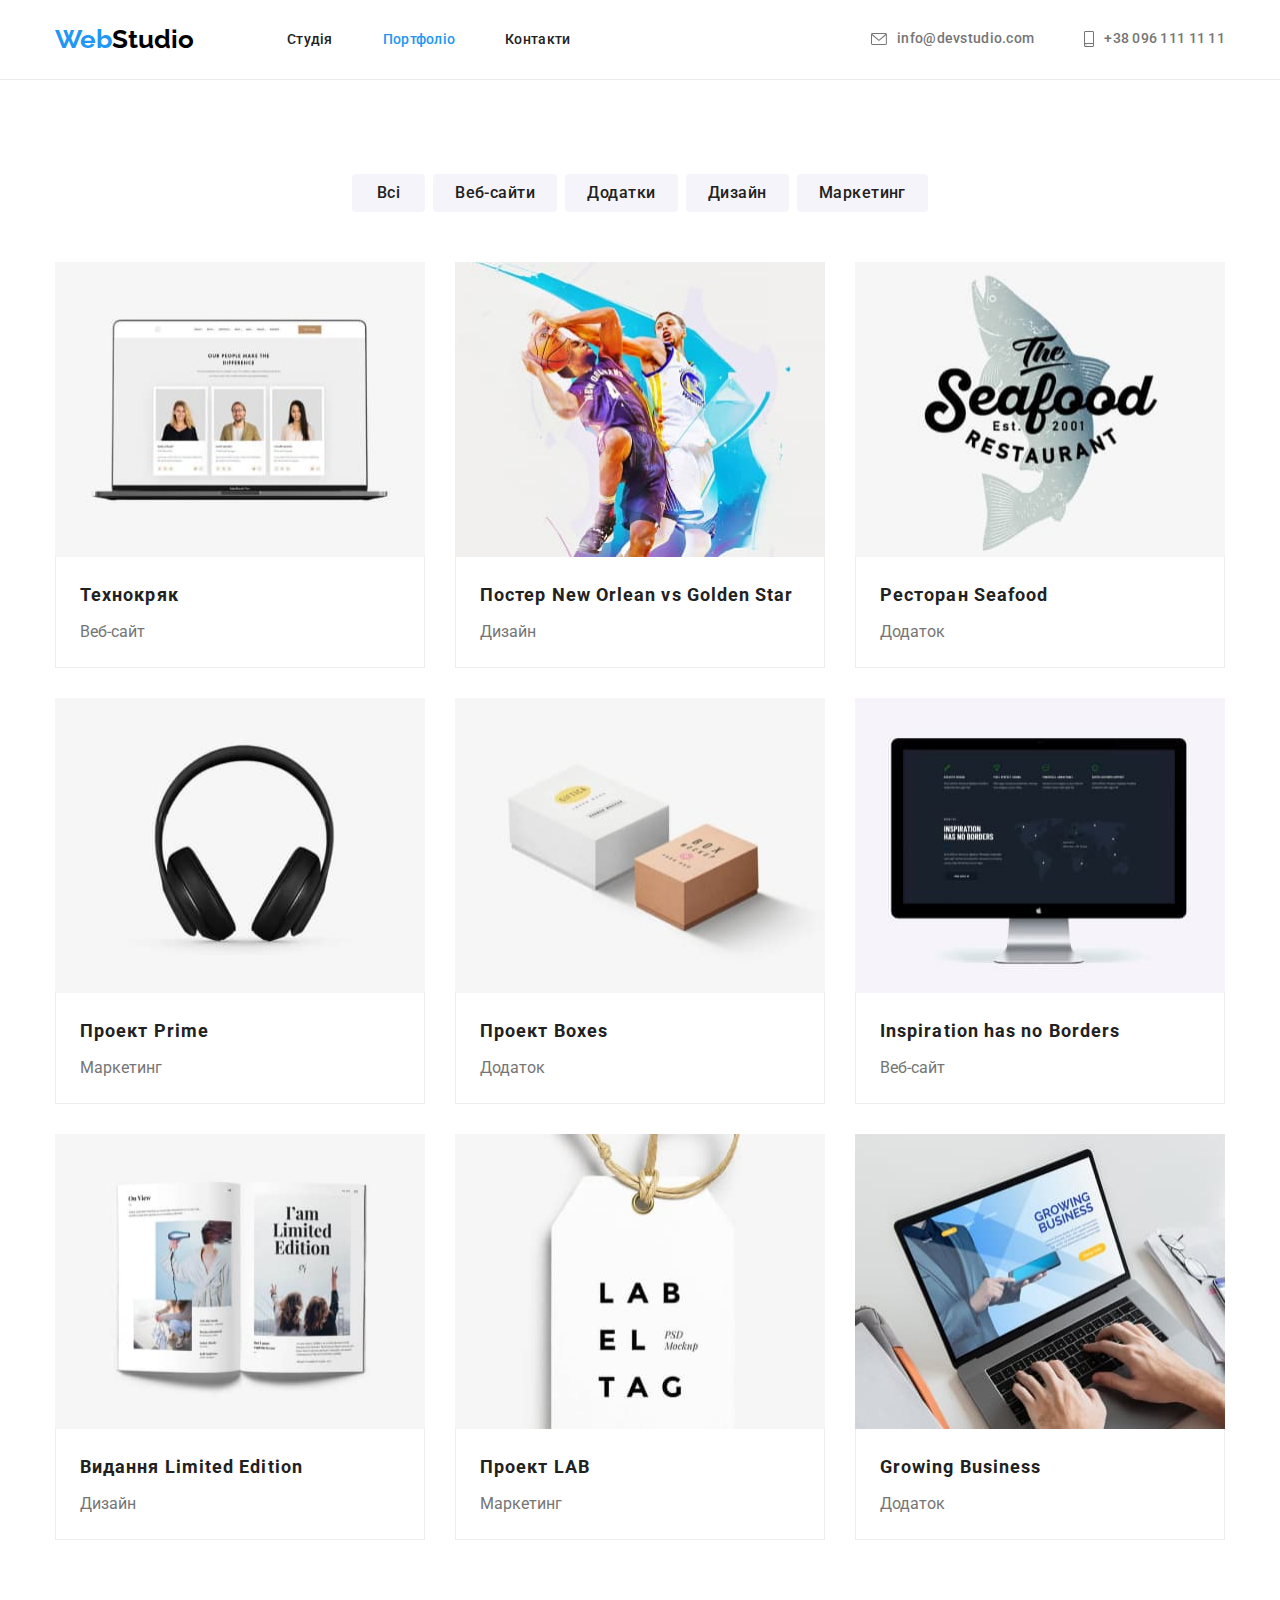
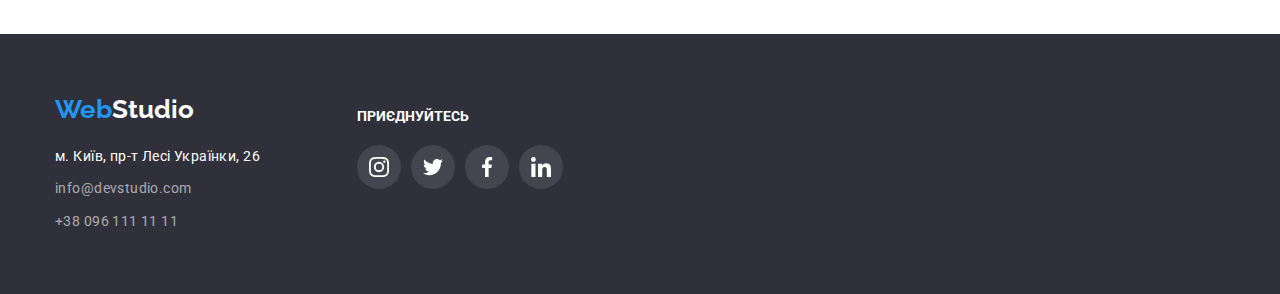
==== portfolio.html @ 0f0932e9 "hw 4 copy" ====
<!DOCTYPE html>
<html lang="uk">
  <head>
    <meta charset="UTF-8" />
    <meta http-equiv="X-UA-Compatible" content="IE=edge" />
    <meta name="viewport" content="width=device-width, initial-scale=1.0" />
    <title>Web Studio</title>
    <link rel="preconnect" href="https://fonts.googleapis.com" />
    <link rel="preconnect" href="https://fonts.gstatic.com" crossorigin />
    <link
      href="https://fonts.googleapis.com/css2?family=Raleway:wght@700&family=Roboto:wght@400;500;700;900&display=swap"
      rel="stylesheet"
    />
    <link
      rel="stylesheet"
      href="https://cdnjs.cloudflare.com/ajax/libs/modern-normalize/1.1.0/modern-normalize.min.css"
    />
    <link rel="stylesheet" href="./CSS/styles.css" />
  </head>

  <body>
    <!-- Header -->
    <header class="header">
      <div class="container">
        <nav class="nav">
          <a class="logo" href="./index.html"
            ><span class="logo-acc">Web</span>Studio</a
          >

          <ul class="nav-items list">
            <li class="nav-item">
              <a class="link" href="./index.html">Студія</a>
            </li>
            <li class="nav-item">
              <a class="active-page link" href="./portfolio.html">Портфоліо</a>
            </li>
            <li class="nav-item"><a class="link" href="">Контакти</a></li>
          </ul>
        </nav>

        <ul class="contacts list">
          <li class="cont-item">
            <a class="link head-contacts" href="mailto:info@devstudio.com">
              <svg class="header-icon evelope" width="16px" height="12px">
                <use href="./imagies/icons.svg#icon-envelope"></use>
              </svg>
              info@devstudio.com
            </a>
          </li>
          <li class="cont-item">
            <a class="link head-contacts" href="tel:+380961111111">
              <svg class="header-icon smartphone" width="10px" height="16px">
                <use href="./imagies/icons.svg#icon-smartphone"></use>
              </svg>
              +38 096 111 11 11</a
            >
          </li>
        </ul>
      </div>
    </header>

    <!-- Main -->
    <main>
      <section class="section portfolio">
        <div class="container">
          <!-- Спрятать заголовок -->
          <h1 class="hiden-title">Наші работи</h1>
          <!-- / -->

          <ul class="filter-items list">
            <li>
              <button class="filter-item" type="button">Всі</button>
            </li>
            <li>
              <button class="filter-item" type="button">Веб-сайти</button>
            </li>
            <li>
              <button class="filter-item" type="button">Додатки</button>
            </li>
            <li>
              <button class="filter-item" type="button">Дизайн</button>
            </li>
            <li>
              <button class="filter-item" type="button">Маркетинг</button>
            </li>
          </ul>

          <!-- Portfolio -->

          <ul class="example-items list">
            <li class="example-item">
              <a class="example link" href="">
                <img
                  src="./imagies/portfolio/tehnokriak.jpg"
                  alt="Веб-сайт"
                  width="370"
                  height="295"
                />
                <div class="card-descr">
                  <h3 class="example-title">Технокряк</h3>
                  <p class="example-type">Веб-сайт</p>
                </div>
              </a>
            </li>

            <li class="example-item">
              <a class="example link" href="">
                <img
                  src="./imagies/portfolio/no-vs-gs.jpg"
                  alt="Игра в баскетбол"
                  width="370"
                  height="295"
                />
                <div class="card-descr">
                  <h3 class="example-title">
                    Постер New Orlean vs Golden Star
                  </h3>
                  <p class="example-type">Дизайн</p>
                </div>
              </a>
            </li>

            <li class="example-item">
              <a class="example link" href="">
                <img
                  src="./imagies/portfolio/seafood.jpg"
                  alt="Логотип рестоана"
                  width="370"
                  height="295"
                />
                <div class="card-descr">
                  <h3 class="example-title">Ресторан Seafood</h3>
                  <p class="example-type">Додаток</p>
                </div>
              </a>
            </li>

            <li class="example-item">
              <a class="example link" href="">
                <img
                  src="./imagies/portfolio/prime.jpg"
                  alt="Реклама наушников"
                  width="370"
                  height="295"
                />
                <div class="card-descr">
                  <h3 class="example-title">Проект Prime</h3>
                  <p class="example-type">Маркетинг</p>
                </div>
              </a>
            </li>

            <li class="example-item">
              <a class="example link" href="">
                <img
                  src="./imagies/portfolio/boxes.jpg"
                  alt="Коробки"
                  width="370"
                  height="295"
                />
                <div class="card-descr">
                  <h3 class="example-title">Проект Boxes</h3>
                  <p class="example-type">Додаток</p>
                </div>
              </a>
            </li>

            <li class="example-item">
              <a class="example link" href="">
                <img
                  src="./imagies/portfolio/inspiration.jpg"
                  alt="Веб-сайт"
                  width="370"
                  height="295"
                />
                <div class="card-descr">
                  <h3 class="example-title">Inspiration has no Borders</h3>
                  <p class="example-type">Веб-сайт</p>
                </div>
              </a>
            </li>

            <li class="example-item">
              <a class="example link" href="">
                <img
                  src="./imagies/portfolio/limited-edition.jpg"
                  alt="Страницы журнала"
                  width="370"
                  height="295"
                />
                <div class="card-descr">
                  <h3 class="example-title">Видання Limited Edition</h3>
                  <p class="example-type">Дизайн</p>
                </div>
              </a>
            </li>

            <li class="example-item">
              <a class="example link" href="">
                <img
                  src="./imagies/portfolio/lab.jpg"
                  alt="Логотип проекта"
                  width="370"
                  height="295"
                />
                <div class="card-descr">
                  <h3 class="example-title">Проект LAB</h3>
                  <p class="example-type">Маркетинг</p>
                </div>
              </a>
            </li>

            <li class="example-item">
              <a class="example link" href="">
                <img
                  src="./imagies/portfolio/growing-business.jpg"
                  alt="Страница приложения"
                  width="370"
                  height="295"
                />
                <div class="card-descr">
                  <h3 class="example-title">Growing Business</h3>
                  <p class="example-type">Додаток</p>
                </div>
              </a>
            </li>
          </ul>
        </div>
      </section>
    </main>

    <!-- Footer -->
    <footer class="foot">
      <div class="container footer-objects">
        <div class="logo-area">
          <a class="logo foot-item" href="./index.html"
            ><span class="logo-acc">Web</span>Studio</a
          >
          <address>
            <ul class="list adress">
              <li class="address-foot-item">
                <a
                  class="link foot-item"
                  href="https://goo.gl/maps/ffjyEgsYqTHCnrhD7"
                  target="_blank"
                  >м. Київ, пр-т Лесі Українки, 26</a
                >
              </li>
              <li class="address-foot-item">
                <a class="link foot-item-cont" href="mailto:info@devstudio.com"
                  >info@devstudio.com</a
                >
              </li>
              <li class="address-foot-item">
                <a class="link foot-item-cont" href="tel:+380961111111"
                  >+38 096 111 11 11</a
                >
              </li>
            </ul>
          </address>
        </div>

        <div class="social-area">
          <p class="join">Приєднуйтесь</p>

          <ul class="list social-media-items">
            <li class="social-media-item">
              <a class="link social-media" href="">
                <svg class="social-icons" width="20px" height="20px">
                  <use href="./imagies/icons.svg#icon-instagram"></use>
                </svg>
              </a>
            </li>

            <li class="social-media-item">
              <a class="link social-media" href="">
                <svg class="social-icons" width="20px" height="20px">
                  <use href="./imagies/icons.svg#icon-twitter"></use>
                </svg>
              </a>
            </li>

            <li class="social-media-item">
              <a class="link social-media" href="">
                <svg class="social-icons" width="20px" height="20px">
                  <use href="./imagies/icons.svg#icon-facebook"></use>
                </svg>
              </a>
            </li>

            <li class="social-media-item">
              <a class="link social-media" href="">
                <svg class="social-icons" width="20px" height="20px">
                  <use href="./imagies/icons.svg#icon-linkedin"></use>
                </svg>
              </a>
            </li>
          </ul>
        </div>
      </div>
    </footer>
  </body>
</html>
---- CSS/styles.css ----
/* Палитра

main    bcg-color: #fff;
alt     bcg-color: #F5F4FA;
footer  bcg-color: #2F303A;
card    bcg-color: #fff;

main    color: #212121;
alt     color: #757575;
accent  color: #2196F3;

logo    color: #000000;
               #2196F3;
               #FFFFFF;

font-family: 'Raleway', sans-serif;
font-family: 'Roboto', sans-serif;
*/

/* * {
  outline: orange solid 2px;
} */

:root {
  --m-bcg-col: #fff;
  --alt-bcg-col: #f5f4fa;
  --f-bcg-col: #2f303a;
  --m-col: #212121;
  --alt-col: #757575;
  --acc-col: #2196f3;
  --logo-h-col: #000000;
  --logo-f-col: #fff;
  --hero-col: #fff;
  --btn-alt-col: #fff;
  --btn-hover-bcg-col: #188ce8;
  --foot-alph-col: rgba(255, 255, 255, 0.6);
  --card-bcg-col: #fff;
  --card-border-col: #eee;
  --header-border-col: #ececec;
  --icon-fill: #afb1b8;
}

/* * {
  outline: maroon solid 2px;
} */

h1,
h2,
h3,
h4,
h5,
h6 {
  margin: 0;
}

p {
  margin: 0;
}

.container {
  width: 1200px;
  padding-left: 15px;
  padding-right: 15px;
  margin: auto;
}

body {
  font-family: "Roboto", sans-serif;
  color: var(--m-col);
  background-color: var(--m-bcg-col);
}

.section {
  padding-top: 94px;
  padding-bottom: 94px;
}

.sect-title {
  margin-bottom: 50px;

  font-size: 36px;
  line-height: 1.17;
  text-align: center;
  letter-spacing: 0.03em;
}
.hiden-title {
  position: absolute;
  width: 1px;
  height: 1px;
  margin: -1px;
  border: 0;
  padding: 0;
  white-space: nowrap;
  clip-path: inset(100%);
  clip: rect(0 0 0 0);
  overflow: hidden;
}

.list {
  list-style-type: none;
  padding: 0;
  margin: 0;
}

img {
  display: block;
  max-width: 100%;
}

/* Header */
.header {
  padding-top: 24px;
  padding-bottom: 25px;
  border-bottom: 1px solid var(--header-border-col);
}

.header .container,
.header .list {
  display: flex;
  justify-content: space-between;
  align-items: center;
}
.logo {
  display: flex;

  margin-right: 93px;
  font-family: "Raleway";
  font-weight: 700;
  font-size: 26px;
  line-height: 1.17;
  text-decoration: none;
  align-items: center;
  color: var(--logo-h-col);
}
.logo-acc {
  color: var(--acc-col);
}

.link.head-contacts {
  display: flex;
  align-items: center;

  color: var(--alt-col);
  fill: var(--alt-col);
}

.link {
  text-decoration: none;
  color: var(--m-col);
}

.link:hover,
.link:focus,
.link.foot-item:hover,
.link.foot-item:focus {
  color: var(--acc-col);
}

.active-page {
  color: var(--acc-col);
}

.nav {
  display: flex;
}

.header .list > :not(:last-child) {
  margin-right: 50px;
}

.nav-item .link,
.cont-item .link {
  font-weight: 500;
  font-size: 14px;
  line-height: 1.14;
  letter-spacing: 0.02em;
}

.header-icon {
  margin-right: 10px;
}

.link.head-contacts:hover,
.link.head-contacts:focus {
  fill: var(--acc-col);
}

/*--- Main index.html zone --- */

/* Hero */
.hero {
  width: 1600px;
  padding-top: 200px;
  padding-bottom: 200px;
  margin-left: auto;
  margin-right: auto;

  color: var(--hero-col);
  background-color: var(--f-bcg-col);
  background-image: linear-gradient(
      to top,
      rgba(47, 48, 58, 0.4),
      rgba(47, 48, 58, 0.4)
    ),
    url(../imagies/hero/hero.jpg);
  background-size: cover;
  text-align: center;
}
.hero-title {
  width: 696px;
  margin-left: auto;
  margin-right: auto;
  margin-bottom: 30px;

  font-weight: 900;
  font-size: 44px;
  line-height: 1.35;
  text-align: center;
  letter-spacing: 0.06em;
  text-transform: uppercase;
}

.hero-btn {
  padding: 10px 32px;
  min-width: 216px;
  border: 0;
  border-radius: 4px;
  box-shadow: 0px 4px 4px rgba(0, 0, 0, 0.15);

  font-family: inherit;
  font-weight: 700;
  font-size: 16px;
  line-height: 1.88;
  color: var(--hero-col);
  background-color: var(--acc-col);
  text-align: center;
  letter-spacing: 0.06em;
}

.hero-btn:hover,
.hero-btn:focus {
  background-color: var(--btn-hover-bcg-col);
  cursor: pointer;
}

/* Advantges */

.advantages .list {
  display: flex;
}

.plus-item:not(:last-child) {
  margin-right: 30px;
}

.plus-item {
  display: block;
  width: 270px;
}
.plus-title {
  margin-bottom: 10px;

  font-size: 14px;
  line-height: 1.14;
  letter-spacing: 0.03em;
  text-transform: uppercase;
}

.plus-text {
  font-size: 14px;
  line-height: 1.7;
  letter-spacing: 0.03em;
  color: var(--alt-col);
}

.plus-icon-box {
  display: flex;
  justify-content: center;
  align-items: center;
  height: 120px;
  margin-bottom: 30px;

  border-radius: 4px;
  background-color: var(--alt-bcg-col);
}

/* What we do */

.services {
  padding-top: 0;
}

.services-items {
  display: flex;
}
.services-item:not(:last-child) {
  margin-right: 30px;
}

/* Staff */
.staff {
  background-color: var(--alt-bcg-col);
  font-size: 16px;
  text-align: center;
  letter-spacing: 0.03em;
}

.staff-item {
  display: block;
  width: 270px;
  padding-bottom: 30px;

  background-color: var(--m-bcg-col);
  border-radius: 0px 0px 4px 4px;
  box-shadow: 0px 1px 3px rgba(0, 0, 0, 0.12), 0px 1px 1px rgba(0, 0, 0, 0.14),
    0px 2px 1px rgba(0, 0, 0, 0.2);
}
.staff-items {
  display: flex;
  column-gap: 30px;
  flex-wrap: wrap;
}

.name {
  margin-top: 30px;
  margin-bottom: 10px;

  font-weight: 500;
  font-size: 16px;
  line-height: 1.19;
  text-align: center;
}

.position {
  margin-bottom: 16px;

  color: var(--alt-col);
  line-height: 1.19;
}

.social-media-items {
  display: flex;
  justify-content: center;
  gap: 10px;
}

.social-media-item {
  display: flex;
  justify-content: center;
  align-items: center;
}

.social-media {
  display: flex;
  justify-content: center;
  align-items: center;
  width: 44px;
  height: 44px;

  border-radius: 50% 50%;
  fill: var(--icon-fill);
}

.social-media:hover,
.social-media:focus {
  background-color: var(--acc-col);
  fill: var(--btn-alt-col);
}

.social-icons {
  display: block;
}

/* Companies */

.company-items {
  display: flex;

  gap: 30px;
}

.company-item {
  width: 170px;
  height: 92px;
}

.company-link {
  display: flex;
  justify-content: center;
  align-items: center;

  width: 100%;
  height: 100%;

  fill: var(--icon-fill);
  border: 1px solid var(--icon-fill);
  border-radius: 5px;
}

.company-link:hover,
.company-link:focus {
  fill: var(--acc-col);
  border: 1px solid var(--acc-col);
}

/* Footer */

.foot {
  padding-top: 60px;
  padding-bottom: 60px;

  background-color: var(--f-bcg-col);
}

.footer-objects {
  display: flex;
}

.foot .logo {
  margin-bottom: 20px;
}

.address-foot-item:not(:last-child) {
  margin-bottom: 9px;
}

.list.adress {
  font-style: normal;
}

.link.foot-item,
.logo.foot-item {
  color: var(--logo-f-col);
}

.list.adress {
  font-size: 14px;
  line-height: 1.7;
  letter-spacing: 0.03em;
}

.foot-item-cont {
  color: var(--foot-alph-col);
}

.social-area {
  padding-top: 15px;
  margin-left: 70px;
  color: var(--logo-f-col);
}

.join {
  margin-bottom: 20px;

  text-transform: uppercase;
  font-size: 14px;
  line-height: 1.14;
  font-weight: 700;
}

.social-media {
  background-color: rgba(255, 255, 255, 0.1);
}
.social-area .social-media {
  fill: var(--logo-f-col);
}

/*----- Main portfolio.html zone ----- */

/* Filter */

.filter-items {
  display: flex;
  flex-basis: 575px;
  margin-bottom: 50px;

  column-gap: 8px;
  justify-content: center;
}

.filter-item {
  padding: 6px 22px;
  min-width: 73px;

  font-family: inherit;
  font-weight: 500;
  font-size: 16px;
  line-height: 1.6;
  text-align: center;
  letter-spacing: 0.03em;

  background-color: var(--alt-bcg-col);
  color: var(--m-col);

  border: none;
  border-radius: 4px;
}

.filter-item:hover,
.filter-item:focus {
  background-color: var(--acc-col);
  box-shadow: 0px 3px 1px rgba(0, 0, 0, 0.1), 0px 1px 2px rgba(0, 0, 0, 0.08),
    0px 2px 2px rgba(0, 0, 0, 0.12);
  color: var(--btn-alt-col);
  cursor: pointer;
}

/* Examples */

.example-items {
  display: flex;
  flex-wrap: wrap;
  column-gap: 30px;
  row-gap: 30px;
}

.example-item {
  background-color: var(--card-bcg-col);
}

.example.link:hover,
.example.link:focus {
  color: inherit;
}

.example-item:hover,
.example-item:focus {
  box-shadow: 0px 1px 1px rgba(0, 0, 0, 0.12), 0px 4px 4px rgba(0, 0, 0, 0.06),
    1px 4px 6px rgba(0, 0, 0, 0.16);
}

.card-descr {
  padding: 20px 24px;
  border: 1px solid var(--card-border-col);
  border-top: none;
}
.example-title {
  font-size: 18px;
  line-height: 2;
  letter-spacing: 0.06em;
  margin-bottom: 4px;
}

.example-type {
  font-size: 16px;
  line-height: 1.88;
  color: var(--alt-col);
}
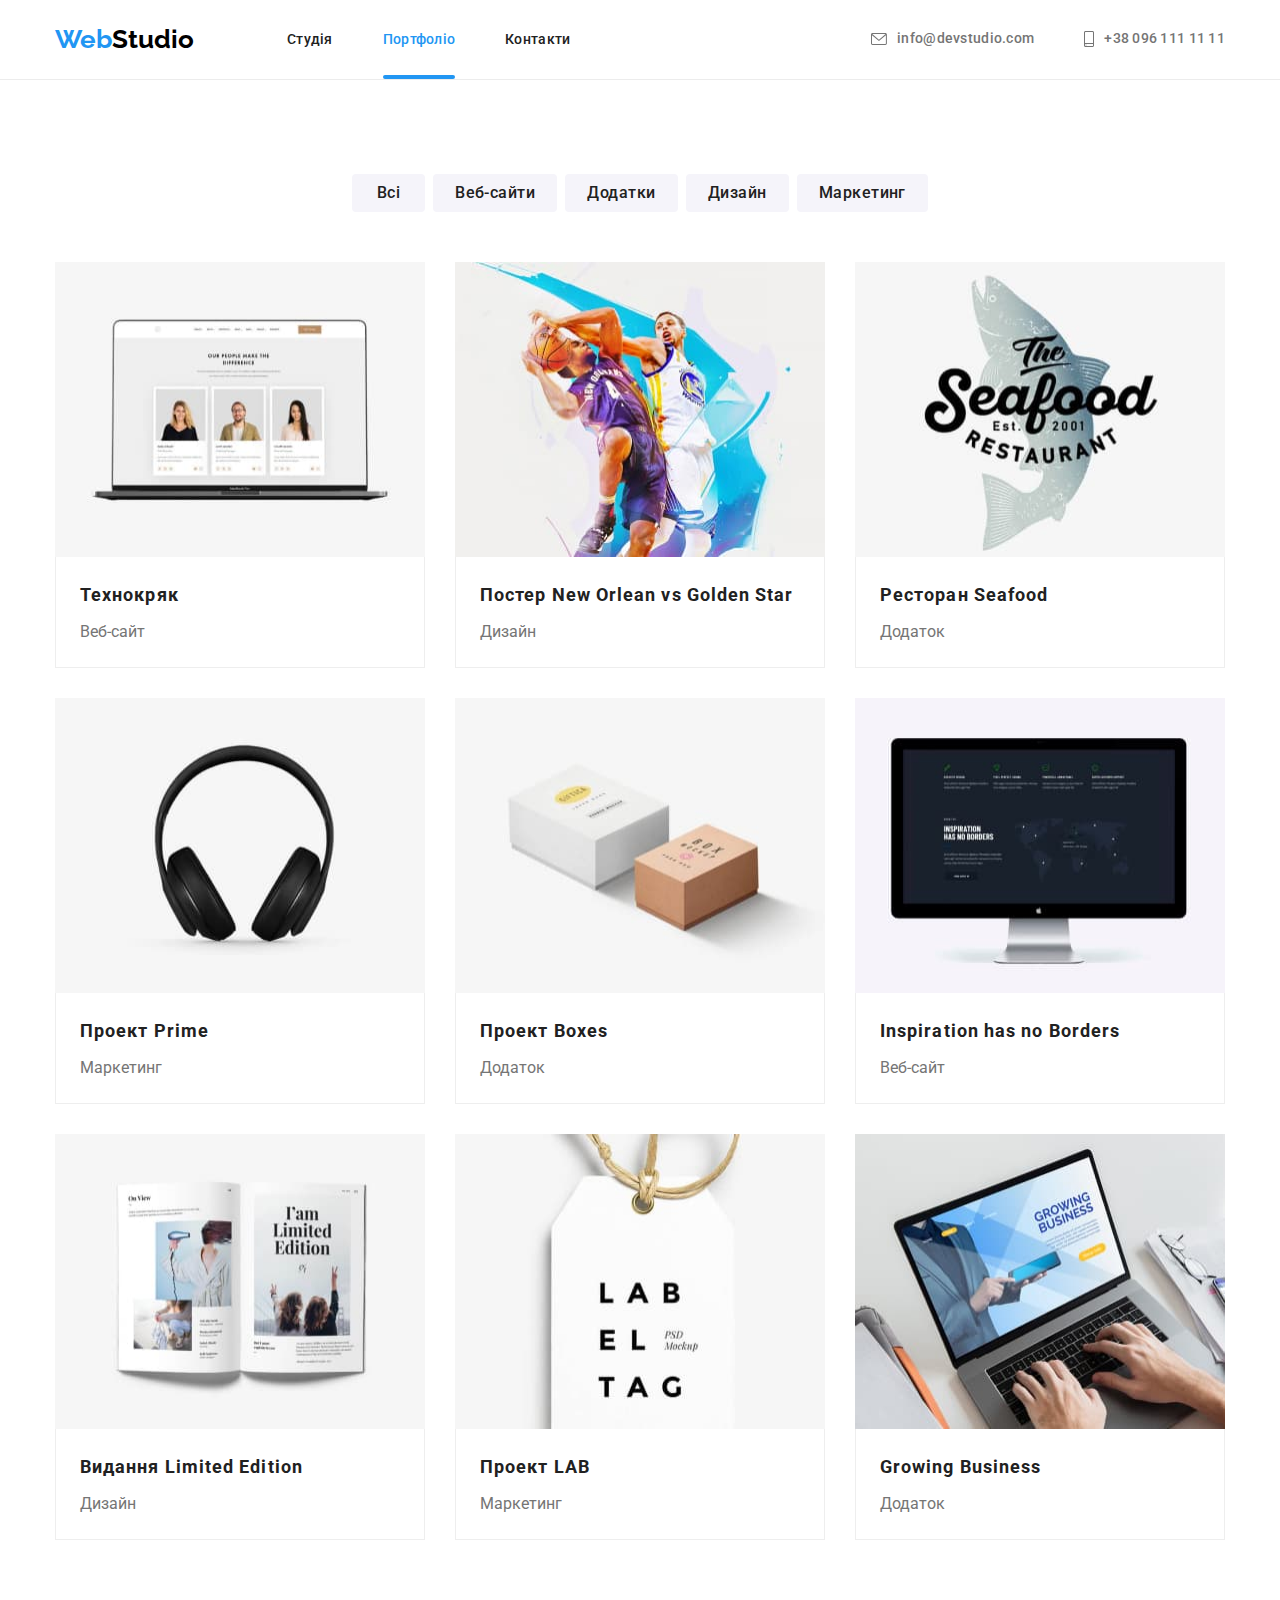
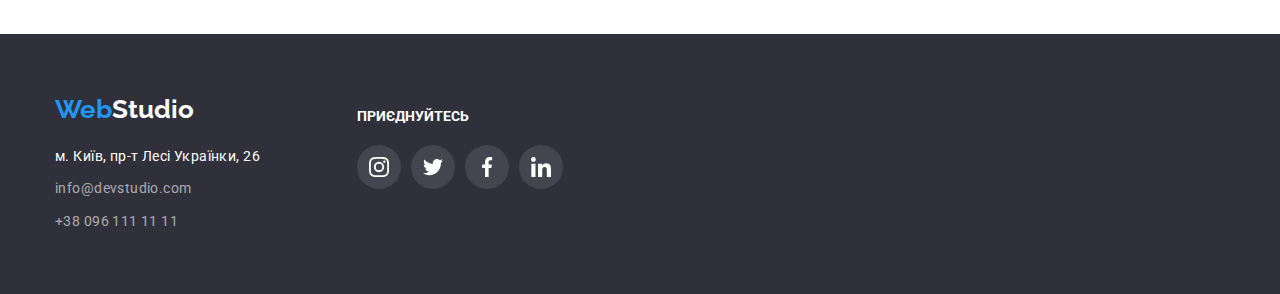
==== commit a0f6ce9a: "card overlay" ====
--- a/portfolio.html
+++ b/portfolio.html
@@ -90,12 +90,21 @@
           <ul class="example-items list">
             <li class="example-item">
               <a class="example link" href="">
-                <img
-                  src="./imagies/portfolio/tehnokriak.jpg"
-                  alt="Веб-сайт"
-                  width="370"
-                  height="295"
-                />
+                <div class="card-overlay-box">
+                  <img
+                    src="./imagies/portfolio/tehnokriak.jpg"
+                    alt="Веб-сайт"
+                    width="370"
+                    height="295"
+                  />
+
+                  <p class="card-overlay">
+                    Ресурс пропонує комплексні пропозиції з різним рівнем
+                    функціоналу та сервісів. Все це дозволить відвідувачу
+                    отримати вичерпні відомості про компанію чи приватну особу.
+                  </p>
+                </div>
+
                 <div class="card-descr">
                   <h3 class="example-title">Технокряк</h3>
                   <p class="example-type">Веб-сайт</p>
@@ -105,12 +114,21 @@
 
             <li class="example-item">
               <a class="example link" href="">
-                <img
-                  src="./imagies/portfolio/no-vs-gs.jpg"
-                  alt="Игра в баскетбол"
-                  width="370"
-                  height="295"
-                />
+                <div class="card-overlay-box">
+                  <img
+                    src="./imagies/portfolio/no-vs-gs.jpg"
+                    alt="Игра в баскетбол"
+                    width="370"
+                    height="295"
+                  />
+                  <p class="card-overlay">
+                    Lorem ipsum, dolor sit amet consectetur adipisicing elit.
+                    Mollitia ipsum reiciendis inventore repudiandae odio
+                    officiis tempore fugiat? Eius voluptate delectus eaque porro
+                    laudantium tenetur esse, corporis maiores vero adipisci
+                    numquam?
+                  </p>
+                </div>
                 <div class="card-descr">
                   <h3 class="example-title">
                     Постер New Orlean vs Golden Star
@@ -122,12 +140,22 @@
 
             <li class="example-item">
               <a class="example link" href="">
-                <img
-                  src="./imagies/portfolio/seafood.jpg"
-                  alt="Логотип рестоана"
-                  width="370"
-                  height="295"
-                />
+                <div class="card-overlay-box">
+                  <img
+                    src="./imagies/portfolio/seafood.jpg"
+                    alt="Логотип рестоана"
+                    width="370"
+                    height="295"
+                  />
+                  <p class="card-overlay">
+                    Lorem ipsum, dolor sit amet consectetur adipisicing elit.
+                    Mollitia ipsum reiciendis inventore repudiandae odio
+                    officiis tempore fugiat? Eius voluptate delectus eaque porro
+                    laudantium tenetur esse, corporis maiores vero adipisci
+                    numquam?
+                  </p>
+                </div>
+
                 <div class="card-descr">
                   <h3 class="example-title">Ресторан Seafood</h3>
                   <p class="example-type">Додаток</p>
@@ -137,12 +165,33 @@
 
             <li class="example-item">
               <a class="example link" href="">
-                <img
-                  src="./imagies/portfolio/prime.jpg"
-                  alt="Реклама наушников"
-                  width="370"
-                  height="295"
-                />
+                <div class="card-overlay-box">
+                  <img
+                    src="./imagies/portfolio/prime.jpg"
+                    alt="Реклама наушников"
+                    width="370"
+                    height="295"
+                  />
+                  <p class="card-overlay">
+                    Lorem ipsum, dolor sit amet consectetur adipisicing elit.
+                    Mollitia ipsum reiciendis inventore repudiandae odio
+                    officiis tempore fugiat? Eius voluptate delectus eaque porro
+                    laudantium tenetur esse, corporis maiores vero adipisci
+                    numquam? Ex eveniet soluta odio omnis magni consequatur
+                    possimus voluptas voluptate amet alias itaque hic dolorem
+                    ratione perspiciatis harum inventore dicta pariatur at vitae
+                    dignissimos modi, veniam dolorum? Vel, aspernatur id.
+                    Similique natus ut tempora reprehenderit voluptates
+                    obcaecati distinctio quam sint, doloribus, quaerat, aliquam
+                    optio enim eveniet error beatae tempore assumenda. Ipsam
+                    maxime esse aspernatur sint minus aliquam praesentium est
+                    ut! Incidunt, quo consequuntur, a repellat molestiae ut rem
+                    obcaecati veniam delectus dolorum autem numquam temporibus
+                    alias at! Impedit, iste facere quam illum quis aliquam
+                    sapiente doloremque, error, ut aperiam animi!
+                  </p>
+                </div>
+
                 <div class="card-descr">
                   <h3 class="example-title">Проект Prime</h3>
                   <p class="example-type">Маркетинг</p>
@@ -152,12 +201,33 @@
 
             <li class="example-item">
               <a class="example link" href="">
-                <img
-                  src="./imagies/portfolio/boxes.jpg"
-                  alt="Коробки"
-                  width="370"
-                  height="295"
-                />
+                <div class="card-overlay-box">
+                  <img
+                    src="./imagies/portfolio/boxes.jpg"
+                    alt="Коробки"
+                    width="370"
+                    height="295"
+                  />
+                  <p class="card-overlay">
+                    Lorem ipsum, dolor sit amet consectetur adipisicing elit.
+                    Mollitia ipsum reiciendis inventore repudiandae odio
+                    officiis tempore fugiat? Eius voluptate delectus eaque porro
+                    laudantium tenetur esse, corporis maiores vero adipisci
+                    numquam? Ex eveniet soluta odio omnis magni consequatur
+                    possimus voluptas voluptate amet alias itaque hic dolorem
+                    ratione perspiciatis harum inventore dicta pariatur at vitae
+                    dignissimos modi, veniam dolorum? Vel, aspernatur id.
+                    Similique natus ut tempora reprehenderit voluptates
+                    obcaecati distinctio quam sint, doloribus, quaerat, aliquam
+                    optio enim eveniet error beatae tempore assumenda. Ipsam
+                    maxime esse aspernatur sint minus aliquam praesentium est
+                    ut! Incidunt, quo consequuntur, a repellat molestiae ut rem
+                    obcaecati veniam delectus dolorum autem numquam temporibus
+                    alias at! Impedit, iste facere quam illum quis aliquam
+                    sapiente doloremque, error, ut aperiam animi!
+                  </p>
+                </div>
+
                 <div class="card-descr">
                   <h3 class="example-title">Проект Boxes</h3>
                   <p class="example-type">Додаток</p>
@@ -167,12 +237,33 @@
 
             <li class="example-item">
               <a class="example link" href="">
-                <img
-                  src="./imagies/portfolio/inspiration.jpg"
-                  alt="Веб-сайт"
-                  width="370"
-                  height="295"
-                />
+                <div class="card-overlay-box">
+                  <img
+                    src="./imagies/portfolio/inspiration.jpg"
+                    alt="Веб-сайт"
+                    width="370"
+                    height="295"
+                  />
+                  <p class="card-overlay">
+                    Lorem ipsum, dolor sit amet consectetur adipisicing elit.
+                    Mollitia ipsum reiciendis inventore repudiandae odio
+                    officiis tempore fugiat? Eius voluptate delectus eaque porro
+                    laudantium tenetur esse, corporis maiores vero adipisci
+                    numquam? Ex eveniet soluta odio omnis magni consequatur
+                    possimus voluptas voluptate amet alias itaque hic dolorem
+                    ratione perspiciatis harum inventore dicta pariatur at vitae
+                    dignissimos modi, veniam dolorum? Vel, aspernatur id.
+                    Similique natus ut tempora reprehenderit voluptates
+                    obcaecati distinctio quam sint, doloribus, quaerat, aliquam
+                    optio enim eveniet error beatae tempore assumenda. Ipsam
+                    maxime esse aspernatur sint minus aliquam praesentium est
+                    ut! Incidunt, quo consequuntur, a repellat molestiae ut rem
+                    obcaecati veniam delectus dolorum autem numquam temporibus
+                    alias at! Impedit, iste facere quam illum quis aliquam
+                    sapiente doloremque, error, ut aperiam animi!
+                  </p>
+                </div>
+
                 <div class="card-descr">
                   <h3 class="example-title">Inspiration has no Borders</h3>
                   <p class="example-type">Веб-сайт</p>
@@ -182,12 +273,33 @@
 
             <li class="example-item">
               <a class="example link" href="">
-                <img
-                  src="./imagies/portfolio/limited-edition.jpg"
-                  alt="Страницы журнала"
-                  width="370"
-                  height="295"
-                />
+                <div class="card-overlay-box">
+                  <img
+                    src="./imagies/portfolio/limited-edition.jpg"
+                    alt="Страницы журнала"
+                    width="370"
+                    height="295"
+                  />
+                  <p class="card-overlay">
+                    Lorem ipsum, dolor sit amet consectetur adipisicing elit.
+                    Mollitia ipsum reiciendis inventore repudiandae odio
+                    officiis tempore fugiat? Eius voluptate delectus eaque porro
+                    laudantium tenetur esse, corporis maiores vero adipisci
+                    numquam? Ex eveniet soluta odio omnis magni consequatur
+                    possimus voluptas voluptate amet alias itaque hic dolorem
+                    ratione perspiciatis harum inventore dicta pariatur at vitae
+                    dignissimos modi, veniam dolorum? Vel, aspernatur id.
+                    Similique natus ut tempora reprehenderit voluptates
+                    obcaecati distinctio quam sint, doloribus, quaerat, aliquam
+                    optio enim eveniet error beatae tempore assumenda. Ipsam
+                    maxime esse aspernatur sint minus aliquam praesentium est
+                    ut! Incidunt, quo consequuntur, a repellat molestiae ut rem
+                    obcaecati veniam delectus dolorum autem numquam temporibus
+                    alias at! Impedit, iste facere quam illum quis aliquam
+                    sapiente doloremque, error, ut aperiam animi!
+                  </p>
+                </div>
+
                 <div class="card-descr">
                   <h3 class="example-title">Видання Limited Edition</h3>
                   <p class="example-type">Дизайн</p>
@@ -197,12 +309,33 @@
 
             <li class="example-item">
               <a class="example link" href="">
-                <img
-                  src="./imagies/portfolio/lab.jpg"
-                  alt="Логотип проекта"
-                  width="370"
-                  height="295"
-                />
+                <div class="card-overlay-box">
+                  <img
+                    src="./imagies/portfolio/lab.jpg"
+                    alt="Логотип проекта"
+                    width="370"
+                    height="295"
+                  />
+                  <p class="card-overlay">
+                    Lorem ipsum, dolor sit amet consectetur adipisicing elit.
+                    Mollitia ipsum reiciendis inventore repudiandae odio
+                    officiis tempore fugiat? Eius voluptate delectus eaque porro
+                    laudantium tenetur esse, corporis maiores vero adipisci
+                    numquam? Ex eveniet soluta odio omnis magni consequatur
+                    possimus voluptas voluptate amet alias itaque hic dolorem
+                    ratione perspiciatis harum inventore dicta pariatur at vitae
+                    dignissimos modi, veniam dolorum? Vel, aspernatur id.
+                    Similique natus ut tempora reprehenderit voluptates
+                    obcaecati distinctio quam sint, doloribus, quaerat, aliquam
+                    optio enim eveniet error beatae tempore assumenda. Ipsam
+                    maxime esse aspernatur sint minus aliquam praesentium est
+                    ut! Incidunt, quo consequuntur, a repellat molestiae ut rem
+                    obcaecati veniam delectus dolorum autem numquam temporibus
+                    alias at! Impedit, iste facere quam illum quis aliquam
+                    sapiente doloremque, error, ut aperiam animi!
+                  </p>
+                </div>
+
                 <div class="card-descr">
                   <h3 class="example-title">Проект LAB</h3>
                   <p class="example-type">Маркетинг</p>
@@ -212,12 +345,33 @@
 
             <li class="example-item">
               <a class="example link" href="">
-                <img
-                  src="./imagies/portfolio/growing-business.jpg"
-                  alt="Страница приложения"
-                  width="370"
-                  height="295"
-                />
+                <div class="card-overlay-box">
+                  <img
+                    src="./imagies/portfolio/growing-business.jpg"
+                    alt="Страница приложения"
+                    width="370"
+                    height="295"
+                  />
+                  <p class="card-overlay">
+                    Lorem ipsum, dolor sit amet consectetur adipisicing elit.
+                    Mollitia ipsum reiciendis inventore repudiandae odio
+                    officiis tempore fugiat? Eius voluptate delectus eaque porro
+                    laudantium tenetur esse, corporis maiores vero adipisci
+                    numquam? Ex eveniet soluta odio omnis magni consequatur
+                    possimus voluptas voluptate amet alias itaque hic dolorem
+                    ratione perspiciatis harum inventore dicta pariatur at vitae
+                    dignissimos modi, veniam dolorum? Vel, aspernatur id.
+                    Similique natus ut tempora reprehenderit voluptates
+                    obcaecati distinctio quam sint, doloribus, quaerat, aliquam
+                    optio enim eveniet error beatae tempore assumenda. Ipsam
+                    maxime esse aspernatur sint minus aliquam praesentium est
+                    ut! Incidunt, quo consequuntur, a repellat molestiae ut rem
+                    obcaecati veniam delectus dolorum autem numquam temporibus
+                    alias at! Impedit, iste facere quam illum quis aliquam
+                    sapiente doloremque, error, ut aperiam animi!
+                  </p>
+                </div>
+
                 <div class="card-descr">
                   <h3 class="example-title">Growing Business</h3>
                   <p class="example-type">Додаток</p>
--- a/CSS/styles.css
+++ b/CSS/styles.css
@@ -24,6 +24,7 @@
 :root {
   --m-bcg-col: #fff;
   --alt-bcg-col: #f5f4fa;
+  --whatwedo-bcg-col: rgba(47, 48, 58, 0.8);
   --f-bcg-col: #2f303a;
   --m-col: #212121;
   --alt-col: #757575;
@@ -36,6 +37,7 @@
   --foot-alph-col: rgba(255, 255, 255, 0.6);
   --card-bcg-col: #fff;
   --card-border-col: #eee;
+  --card-over-bcg-col: rgba(33, 150, 243, 0.9);
   --header-border-col: #ececec;
   --icon-fill: #afb1b8;
 }
@@ -158,6 +160,20 @@
 
 .active-page {
   color: var(--acc-col);
+  position: relative;
+}
+
+.active-page::after {
+  display: block;
+  position: absolute;
+  bottom: -32px;
+
+  width: 100%;
+  height: 4px;
+
+  background-color: var(--acc-col);
+  border-radius: 2px;
+  content: "";
 }
 
 .nav {
@@ -297,6 +313,29 @@
   margin-right: 30px;
 }
 
+.services-item {
+  position: relative;
+}
+
+.services-descr-box {
+  width: 100%;
+  height: 70px;
+  padding: 27px 0;
+  position: absolute;
+  bottom: 0;
+
+  pointer-events: none;
+
+  color: var(--hero-col);
+  background-color: var(--whatwedo-bcg-col);
+  text-transform: uppercase;
+  font-size: 14px;
+  line-height: 1.14;
+  font-weight: 700;
+  letter-spacing: 0.03em;
+  text-align: center;
+}
+
 /* Staff */
 .staff {
   background-color: var(--alt-bcg-col);
@@ -546,3 +585,47 @@
   line-height: 1.88;
   color: var(--alt-col);
 }
+
+.card-overlay-box {
+  overflow: hidden;
+  position: relative;
+}
+
+.card-overlay {
+  position: absolute;
+  width: 100%;
+  height: 100%;
+  padding: 63px 24px;
+
+  top: 0;
+  left: 0;
+
+  background-color: var(--card-over-bcg-col);
+  color: var(--hero-col);
+
+  font-size: 18px;
+  line-height: 1.56;
+  letter-spacing: 0.03em;
+  overflow: auto;
+
+  transform: translate(0, 100%);
+  transition-property: transform;
+  transition-duration: 250ms;
+  transition-timing-function: cubic-bezier(0.4, 0, 0.2, 1);
+}
+
+.example.link:hover .card-overlay,
+.example.link:focus .card-overlay {
+  transform: translate(0, 0);
+}
+
+/* ---- Animations ---- */
+
+.link,
+.hero-btn,
+.filter-item,
+.example-item {
+  transition-property: color, background-color, box-shadow, fill, border;
+  transition-duration: 250ms;
+  transition-timing-function: cubic-bezier(0.4, 0, 0.2, 1);
+}
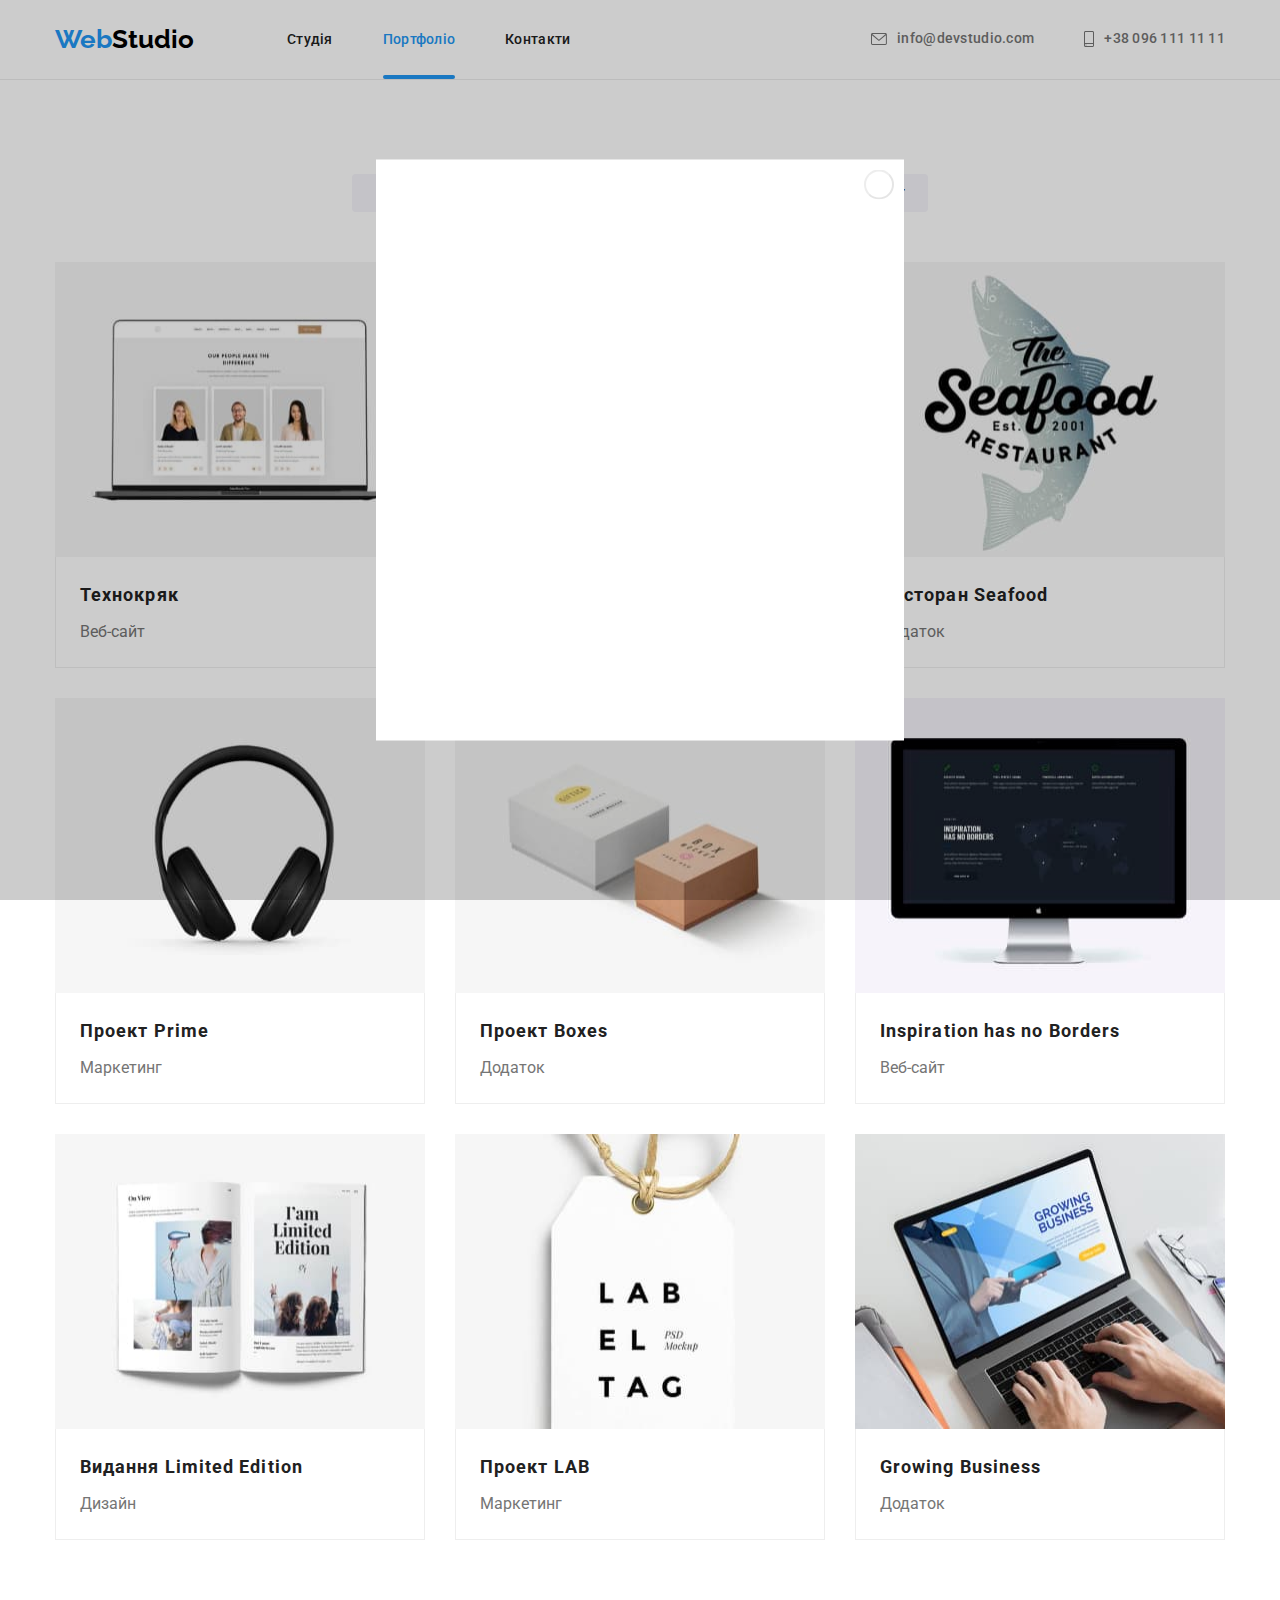
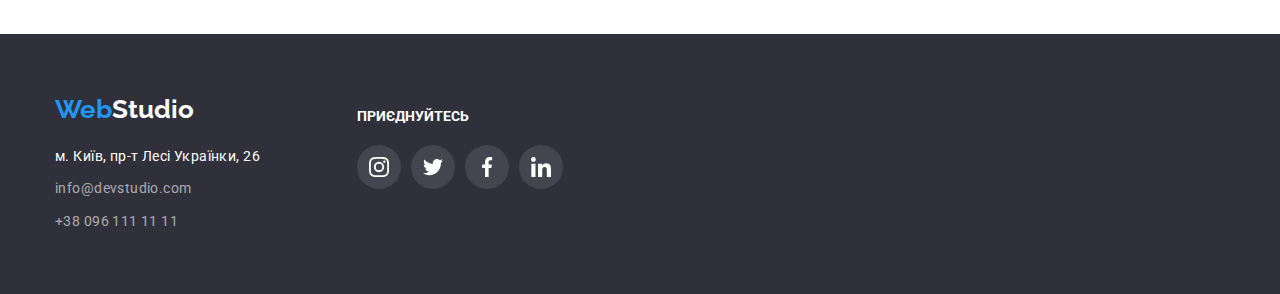
==== commit db12f07f: "Modal" ====
--- a/portfolio.html
+++ b/portfolio.html
@@ -453,5 +453,14 @@
         </div>
       </div>
     </footer>
+
+    <div class="backdrop">
+      <div class="modal">
+        <button class= "close-button" type="button" >
+
+        </button>
+      </div class="modal">
+    </div>
+    
   </body>
 </html>
--- a/CSS/styles.css
+++ b/CSS/styles.css
@@ -40,6 +40,7 @@
   --card-over-bcg-col: rgba(33, 150, 243, 0.9);
   --header-border-col: #ececec;
   --icon-fill: #afb1b8;
+  --backdrop-bcg-col: rgba(0, 0, 0, 0.2);
 }
 
 /* * {
@@ -629,3 +630,59 @@
   transition-duration: 250ms;
   transition-timing-function: cubic-bezier(0.4, 0, 0.2, 1);
 }
+
+/* ---- Modal windows ---- */
+
+.backdrop {
+  position: fixed;
+  top: 0;
+  left: 0;
+  width: 100%;
+  height: 100%;
+  z-index: 100;
+  transition-property: opacity;
+  transition-timing-function: cubic-bezier(0.4, 0, 0.2, 1);
+  transition-duration: 250ms;
+  background-color: var(--backdrop-bcg-col);
+}
+
+.modal {
+  width: 528px;
+  height: 581px;
+
+  position: relative;
+  top: 50%;
+  left: 50%;
+  transform: translate(-50%, -50%);
+
+  background-color: var(--card-bcg-col);
+}
+
+.close-button {
+  position: absolute;
+  top: 10px;
+  right: 10px;
+
+  width: 30px;
+  height: 30px;
+  padding: 0px;
+
+  background-color: var(--card-bcg-col);
+  border-radius: 50%;
+  border-color: rgba(0, 0, 0, 0.1);
+
+  transition-property: fill;
+  transition-duration: 250ms;
+  transition-timing-function: cubic-bezier(0.4, 0, 0.2, 1);
+}
+
+.close-button:hover,
+.close-button:focus {
+  fill: var(--acc-col);
+}
+
+.is-hidden {
+  opacity: 0;
+  visibility: hidden;
+  pointer-events: none;
+}
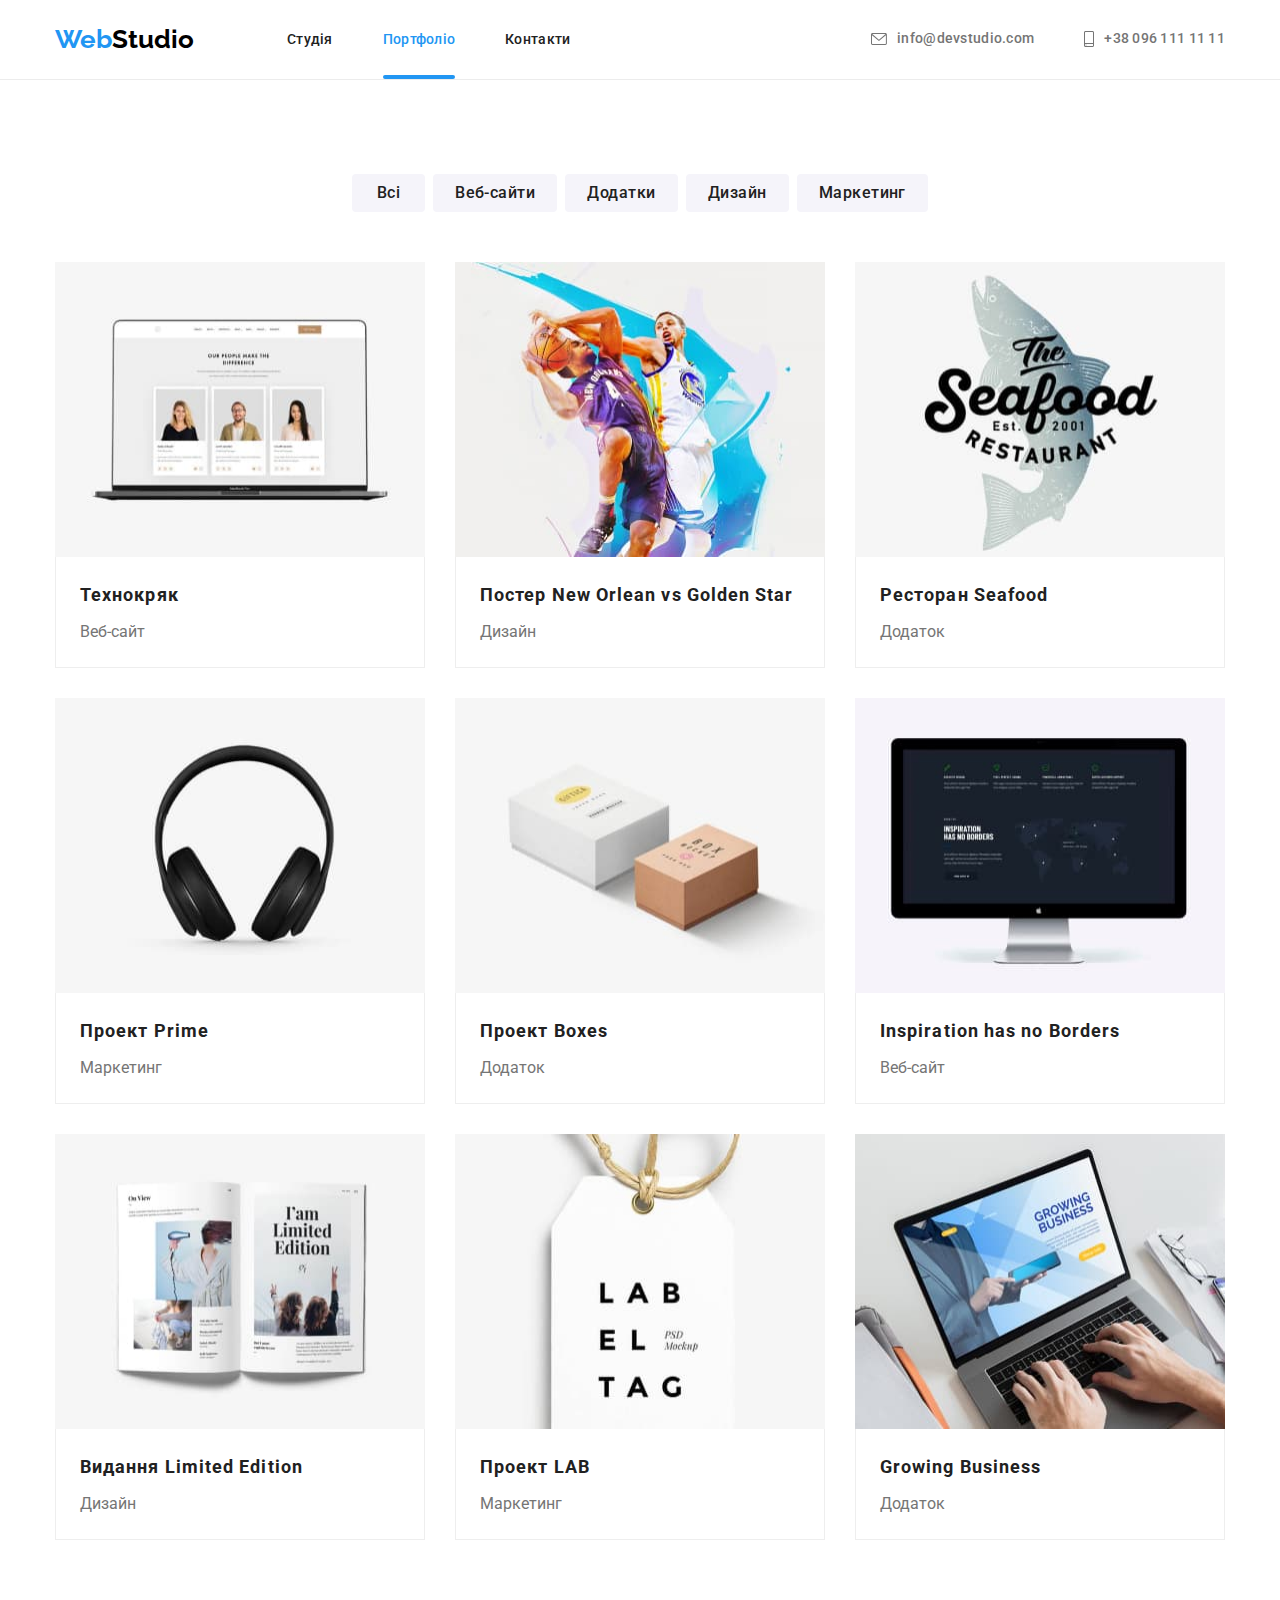
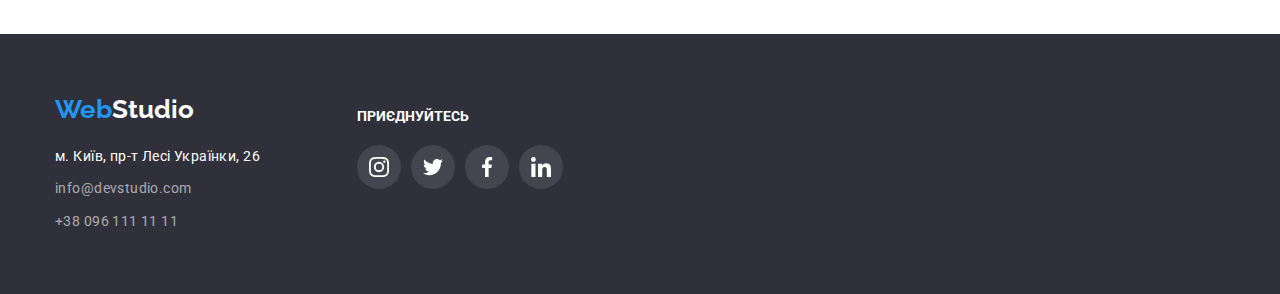
==== commit b37a0bd9: "portfolio: deleted modal" ====
--- a/portfolio.html
+++ b/portfolio.html
@@ -453,14 +453,5 @@
         </div>
       </div>
     </footer>
-
-    <div class="backdrop">
-      <div class="modal">
-        <button class= "close-button" type="button" >
-
-        </button>
-      </div class="modal">
-    </div>
-    
   </body>
 </html>
